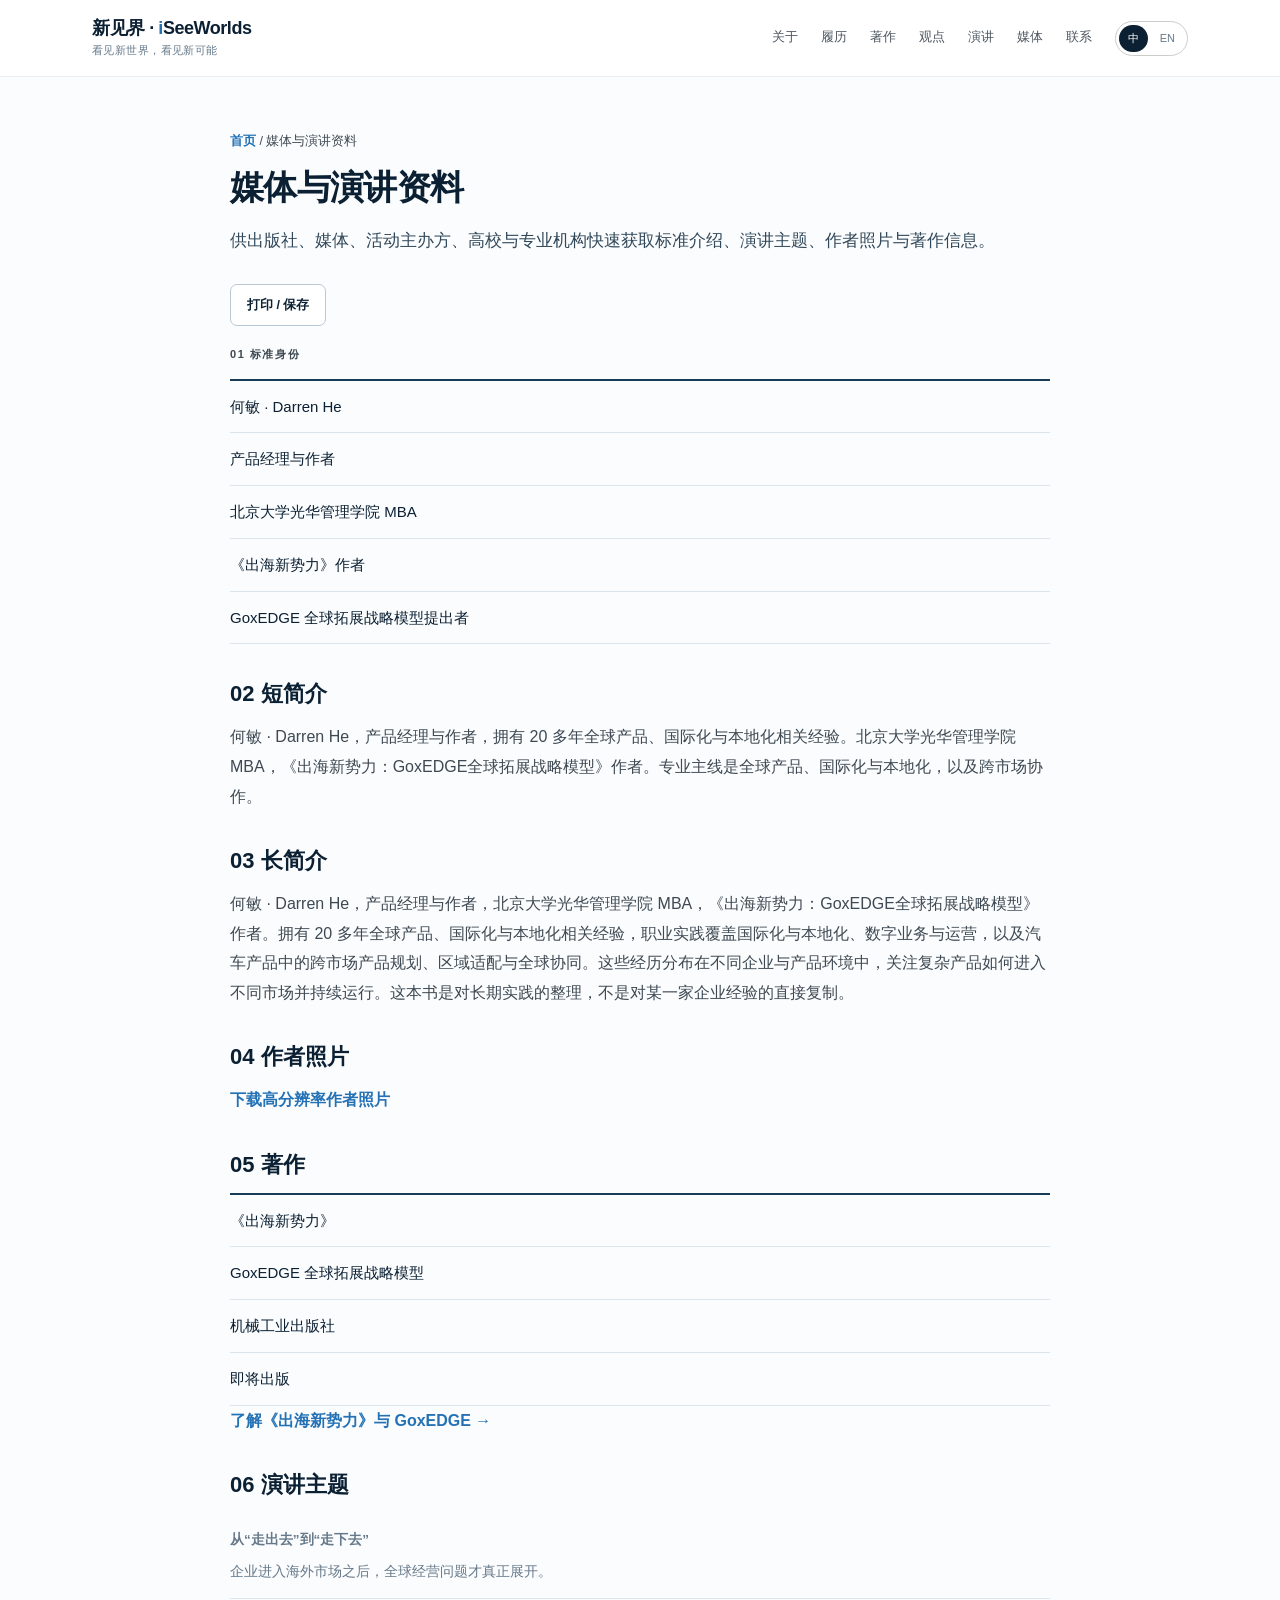
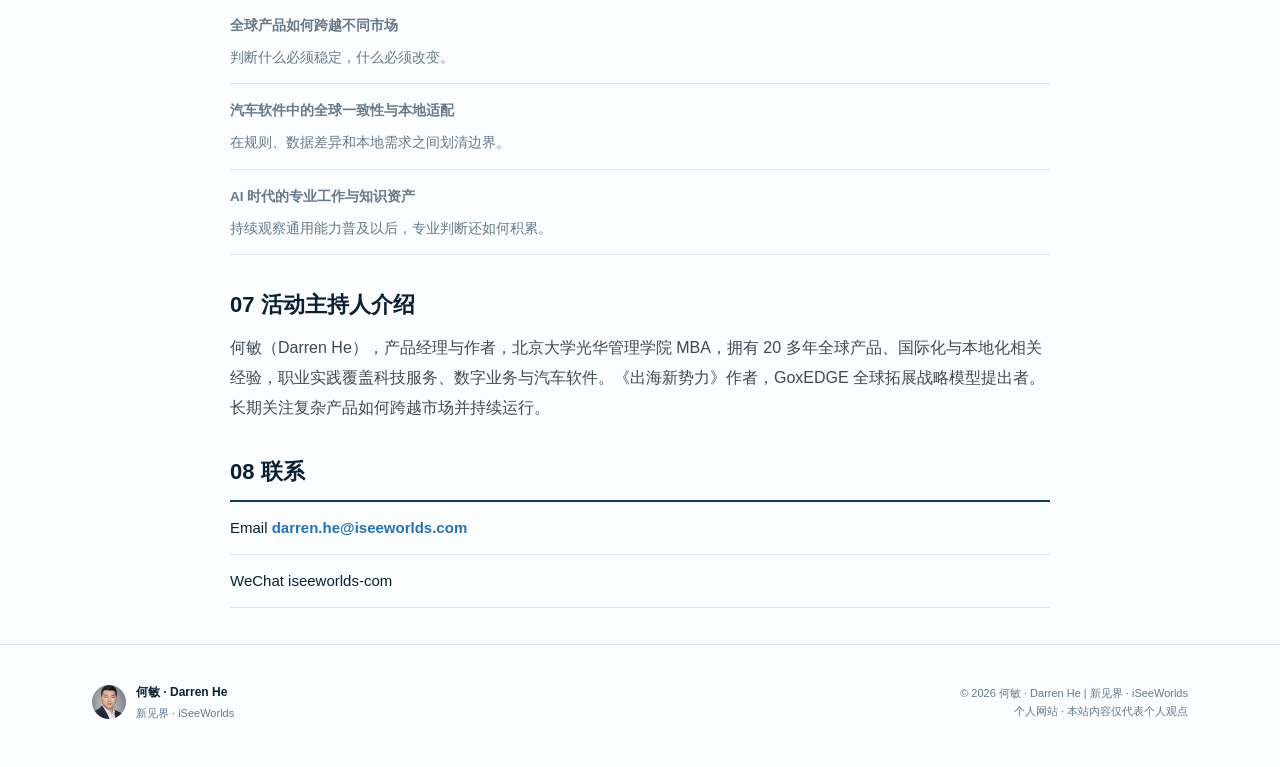
==== media/index.html @ db56aef5 "feat: add iSeeWorlds media and speaker kit Co-authored-by: Cursor <cursoragent@cursor.com>" ====
<!DOCTYPE html>
<html lang="zh-CN">
<head>
  <meta charset="UTF-8" />
  <meta name="viewport" content="width=device-width, initial-scale=1.0" />
  <title>媒体与演讲资料｜何敏 · Darren He｜iSeeWorlds</title>
  <meta name="description" content="何敏 · Darren He 的媒体与演讲资料，包括标准简介、演讲主题、作者照片、《出海新势力》与联系信息。" />
  <meta name="author" content="Darren He" />
  <meta name="robots" content="index,follow,max-image-preview:large" />
  <link rel="canonical" href="https://iseeworlds.com/media/" />
  <link rel="icon" type="image/svg+xml" href="../assets/favicon.svg" />
  <link rel="stylesheet" href="../assets/ideas.css" />
  <link rel="stylesheet" href="../assets/media.css" />
  <meta property="og:type" content="profile" />
  <meta property="og:site_name" content="iSeeWorlds" />
  <meta property="og:title" content="媒体与演讲资料｜何敏 · Darren He｜iSeeWorlds" />
  <meta property="og:description" content="何敏 · Darren He 的媒体与演讲资料，包括标准简介、演讲主题、作者照片、《出海新势力》与联系信息。" />
  <meta property="og:url" content="https://iseeworlds.com/media/" />
  <meta property="og:image" content="https://iseeworlds.com/assets/og-cover.jpg" />
  <meta property="og:locale" content="zh_CN" />
  <meta property="og:locale:alternate" content="en_US" />
</head>
<body class="lang-zh" data-title-zh="媒体与演讲资料｜何敏 · Darren He｜iSeeWorlds" data-title-en="Media &amp; Speaker Kit | Darren He | iSeeWorlds">
  <a class="skip-link" href="#main-content"><span data-zh>跳至主要内容</span><span data-en>Skip to main content</span></a>
  <header class="topbar no-print">
    <div class="wrap">
      <nav aria-label="Primary navigation">
        <a class="identity" href="/" aria-label="iSeeWorlds home">
          <div>
            <div class="wordmark" data-zh>新见界 · <span class="brand-i">i</span>SeeWorlds</div>
            <div class="wordmark" data-en><span class="brand-i">i</span>SeeWorlds</div>
            <small data-zh>看见新世界，看见新可能</small>
            <small data-en>I See Worlds. I See Possibilities.</small>
          </div>
        </a>
        <div class="navlinks">
          <a href="/#about"><span data-zh>关于</span><span data-en>About</span></a>
          <a href="/#experience"><span data-zh>履历</span><span data-en>Experience</span></a>
          <a href="/#book"><span data-zh>著作</span><span data-en>Book</span></a>
          <a href="/#ideas"><span data-zh>观点</span><span data-en>Ideas</span></a>
          <a href="/#speaking"><span data-zh>演讲</span><span data-en>Speaking</span></a>
          <a href="/#media"><span data-zh>媒体</span><span data-en>Media</span></a>
          <a href="/#contact"><span data-zh>联系</span><span data-en>Contact</span></a>
          <button class="menu-toggle" id="menuToggle" type="button" aria-label="Open navigation" aria-expanded="false" aria-controls="mobileMenu"><span></span><span></span><span></span></button>
          <div class="lang-switch" aria-label="Language selector">
            <button id="zhBtn" class="active" type="button" aria-pressed="true">中</button>
            <button id="enBtn" type="button" aria-pressed="false">EN</button>
          </div>
        </div>
      </nav>
      <div class="mobile-menu" id="mobileMenu" aria-label="Mobile navigation">
        <a href="/#about"><span data-zh>关于</span><span data-en>About</span></a>
        <a href="/#experience"><span data-zh>履历</span><span data-en>Experience</span></a>
        <a href="/#book"><span data-zh>著作</span><span data-en>Book</span></a>
        <a href="/#ideas"><span data-zh>观点</span><span data-en>Ideas</span></a>
        <a href="/#speaking"><span data-zh>演讲</span><span data-en>Speaking</span></a>
        <a href="/#media"><span data-zh>媒体</span><span data-en>Media</span></a>
        <a href="/#contact"><span data-zh>联系</span><span data-en>Contact</span></a>
      </div>
    </div>
  </header>
  <main id="main-content">
    <div class="wrap kit">
      <p class="crumb no-print"><a href="/"><span data-zh>首页</span><span data-en>Home</span></a> / <span data-zh>媒体与演讲资料</span><span data-en>Media &amp; Speaker Kit</span></p>
      <h1 data-zh>媒体与演讲资料</h1>
      <h1 data-en>Media &amp; Speaker Kit</h1>
      <p class="lede" data-zh>供出版社、媒体、活动主办方、高校与专业机构快速获取标准介绍、演讲主题、作者照片与著作信息。</p>
      <p class="lede" data-en>For publishers, media, event organizers, universities and professional institutions that need a standard introduction, speaking topics, an author portrait and book information.</p>
      <div class="kit-actions no-print">
        <button type="button" id="printBtn"><span data-zh>打印 / 保存</span><span data-en>Print / Save</span></button>
      </div>

      <p class="kit-kicker">01 <span data-zh>标准身份</span><span data-en>Identity</span></p>
      <ul class="kit-facts">
        <li><span data-zh>何敏 · Darren He</span><span data-en>Darren He</span></li>
        <li><span data-zh>产品经理与作者</span><span data-en>Product manager and author</span></li>
        <li><span data-zh>北京大学光华管理学院 MBA</span><span data-en>MBA, Peking University's Guanghua School of Management</span></li>
        <li><span data-zh>《出海新势力》作者</span><span data-en>Author of 《出海新势力》</span></li>
        <li><span data-zh>GoxEDGE 全球拓展战略模型提出者</span><span data-en>Creator of the GoxEDGE Global Expansion Strategy Model</span></li>
      </ul>

      <h2><span data-zh>02 短简介</span><span data-en>02 Short bio</span></h2>
      <p data-zh>何敏 · Darren He，产品经理与作者，拥有 20 多年全球产品、国际化与本地化相关经验。北京大学光华管理学院 MBA，《出海新势力：GoxEDGE全球拓展战略模型》作者。专业主线是全球产品、国际化与本地化，以及跨市场协作。</p>
      <p data-en>Darren He is a product leader and author with more than two decades of experience in global products, internationalization and localization. He holds an MBA from Peking University's Guanghua School of Management and is the author of GoxEDGE: Global Expansion Strategy Model.</p>

      <h2><span data-zh>03 长简介</span><span data-en>03 Extended bio</span></h2>
      <p data-zh>何敏 · Darren He，产品经理与作者，北京大学光华管理学院 MBA，《出海新势力：GoxEDGE全球拓展战略模型》作者。拥有 20 多年全球产品、国际化与本地化相关经验，职业实践覆盖国际化与本地化、数字业务与运营，以及汽车产品中的跨市场产品规划、区域适配与全球协同。这些经历分布在不同企业与产品环境中，关注复杂产品如何进入不同市场并持续运行。这本书是对长期实践的整理，不是对某一家企业经验的直接复制。</p>
      <p data-en>Darren He is a product leader and author with more than two decades of experience in global products, internationalization and localization. He holds an MBA from Peking University's Guanghua School of Management and is the author of GoxEDGE: Global Expansion Strategy Model. His work spans globalization and localization, digital business and operations, and automotive products, including cross-market product planning, regional adaptation and global collaboration. Those chapters come from different companies and product settings. The book organizes that long practice. It is not a copy of any single organization's experience.</p>

      <h2><span data-zh>04 作者照片</span><span data-en>04 Author portrait</span></h2>
      <p class="no-print"><a href="../assets/darren-portrait.png" download="darren-portrait.png"><span data-zh>下载高分辨率作者照片</span><span data-en>Download the high-resolution author portrait</span></a></p>

      <h2><span data-zh>05 著作</span><span data-en>05 Book</span></h2>
      <ul class="kit-facts">
        <li>《出海新势力》</li>
        <li><span data-zh>GoxEDGE 全球拓展战略模型</span><span data-en>GoxEDGE Global Expansion Strategy Model</span></li>
        <li><span data-zh>机械工业出版社</span><span data-en>China Machine Press</span></li>
        <li><span data-zh>即将出版</span><span data-en>Forthcoming</span></li>
      </ul>
      <p><a href="https://goxedge.com/" target="_blank" rel="noopener noreferrer"><span data-zh>了解《出海新势力》与 GoxEDGE →</span><span data-en>Explore the book and GoxEDGE →</span></a></p>

      <h2><span data-zh>06 演讲主题</span><span data-en>06 Speaking topics</span></h2>
      <div class="topic-line"><strong><span data-zh>从“走出去”到“走下去”</span><span data-en>From entering overseas markets to staying and operating</span></strong><span data-zh>企业进入海外市场之后，全球经营问题才真正展开。</span><span data-en>The problems of global operations often open up after market entry.</span></div>
      <div class="topic-line"><strong><span data-zh>全球产品如何跨越不同市场</span><span data-en>How global products work across different markets</span></strong><span data-zh>判断什么必须稳定，什么必须改变。</span><span data-en>Judging what must stay stable, and what has to change.</span></div>
      <div class="topic-line"><strong><span data-zh>汽车软件中的全球一致性与本地适配</span><span data-en>Global consistency and local adaptation in automotive software</span></strong><span data-zh>在规则、数据差异和本地需求之间划清边界。</span><span data-en>Drawing a boundary among rules, data differences and local needs.</span></div>
      <div class="topic-line"><strong><span data-zh>AI 时代的专业工作与知识资产</span><span data-en>Professional work and knowledge assets in the AI era</span></strong><span data-zh>持续观察通用能力普及以后，专业判断还如何积累。</span><span data-en>An ongoing look at what professional judgment still has to accumulate.</span></div>

      <h2><span data-zh>07 活动主持人介绍</span><span data-en>07 Host introduction</span></h2>
      <p class="host-intro" data-zh>何敏（Darren He），产品经理与作者，北京大学光华管理学院 MBA，拥有 20 多年全球产品、国际化与本地化相关经验，职业实践覆盖科技服务、数字业务与汽车软件。《出海新势力》作者，GoxEDGE 全球拓展战略模型提出者。长期关注复杂产品如何跨越市场并持续运行。</p>
      <p class="host-intro" data-en>Darren He is a product manager and author, and an MBA graduate of Peking University's Guanghua School of Management. He has more than 20 years of experience in global products, internationalization and localization, across technology services, digital business and automotive software. He is the author of 《出海新势力》 and the creator of the GoxEDGE Global Expansion Strategy Model. His work keeps returning to how complex products continue to work across markets.</p>

      <h2><span data-zh>08 联系</span><span data-en>08 Contact</span></h2>
      <ul class="kit-facts">
        <li>Email <a href="mailto:darren.he@iseeworlds.com">darren.he@iseeworlds.com</a></li>
        <li>WeChat iseeworlds-com</li>
      </ul>
    </div>
  </main>
  <footer>
    <div class="wrap footer">
      <div class="footer-person">
        <img src="../assets/darren-portrait-480.webp" width="480" height="617" loading="lazy" decoding="async" alt="Darren He" />
        <div><strong data-zh>何敏 · Darren He</strong><strong data-en>Darren He</strong><br/><span data-zh>新见界 · iSeeWorlds</span><span data-en>iSeeWorlds</span></div>
      </div>
      <div class="footer-note">
        <div><span data-zh>© <span class="copyright-year">2026</span> 何敏 · Darren He | 新见界 · iSeeWorlds</span><span data-en>© <span class="copyright-year">2026</span> Darren He | iSeeWorlds</span></div>
        <div><span data-zh>个人网站 · 本站内容仅代表个人观点</span><span data-en>Personal website · Views expressed here are my own</span></div>
      </div>
    </div>
  </footer>
  <script>
    const body=document.body;
    const zhBtn=document.getElementById('zhBtn');
    const enBtn=document.getElementById('enBtn');
    const menuToggle=document.getElementById('menuToggle');
    const mobileMenu=document.getElementById('mobileMenu');
    function setLang(lang){
      body.classList.toggle('lang-zh',lang==='zh');
      body.classList.toggle('lang-en',lang==='en');
      zhBtn.classList.toggle('active',lang==='zh');
      enBtn.classList.toggle('active',lang==='en');
      zhBtn.setAttribute('aria-pressed',String(lang==='zh'));
      enBtn.setAttribute('aria-pressed',String(lang==='en'));
      document.documentElement.lang=lang==='zh'?'zh-CN':'en';
      document.title=lang==='zh'?body.dataset.titleZh:body.dataset.titleEn;
      try{localStorage.setItem('iseeworlds-lang',lang)}catch(e){}
    }
    function closeMenu(){
      mobileMenu.classList.remove('open');
      menuToggle.setAttribute('aria-expanded','false');
    }
    zhBtn.addEventListener('click',()=>setLang('zh'));
    enBtn.addEventListener('click',()=>setLang('en'));
    menuToggle.addEventListener('click',()=>{
      const open=mobileMenu.classList.toggle('open');
      menuToggle.setAttribute('aria-expanded',String(open));
    });
    mobileMenu.querySelectorAll('a').forEach(link=>link.addEventListener('click',closeMenu));
    document.querySelectorAll('.copyright-year').forEach(el=>el.textContent=String(new Date().getFullYear()));
    document.getElementById('printBtn').addEventListener('click',()=>window.print());
    try{const saved=localStorage.getItem('iseeworlds-lang');if(saved==='en')setLang('en')}catch(e){}
  </script>
</body>
</html>
---- assets/ideas.css ----
:root{
  --ink:#0b2033;
  --muted:#66798a;
  --line:#dce5eb;
  --paper:#fbfcfd;
  --surface:#ffffff;
  --accent:#2472b5;
  --max:1180px;
  --sans:ui-sans-serif,-apple-system,BlinkMacSystemFont,"SF Pro Text","Segoe UI","PingFang SC","Hiragino Sans GB","Noto Sans CJK SC","Microsoft YaHei","Helvetica Neue",Arial,sans-serif;
  --display:ui-sans-serif,-apple-system,BlinkMacSystemFont,"SF Pro Display","Segoe UI","PingFang SC","Hiragino Sans GB","Noto Sans CJK SC","Microsoft YaHei","Helvetica Neue",Arial,sans-serif;
}
*{box-sizing:border-box}
html{scroll-behavior:smooth}
body{margin:0;background:var(--paper);color:var(--ink);font-family:var(--sans);font-size:16px;line-height:1.85;-webkit-font-smoothing:antialiased;text-rendering:optimizeLegibility}
body.lang-zh [data-en]{display:none!important}
body.lang-en [data-zh]{display:none!important}
body.lang-en{font-family:-apple-system,BlinkMacSystemFont,"Segoe UI","Helvetica Neue",Arial,sans-serif}
a{color:inherit;text-decoration:none}
img{display:block;max-width:100%}
button{font-family:inherit}
:focus-visible{outline:3px solid rgba(36,114,181,.38);outline-offset:3px}
.skip-link{position:fixed;left:16px;top:12px;z-index:1000;padding:10px 14px;background:var(--ink);color:#fff;border-radius:6px;transform:translateY(-160%);transition:transform .18s ease}
.skip-link:focus{transform:translateY(0)}
.wrap{max-width:var(--max);margin:0 auto;padding:0 42px}
.topbar{position:sticky;top:0;z-index:50;background:rgba(255,255,255,.9);backdrop-filter:blur(18px);border-bottom:1px solid rgba(11,32,51,.08)}
nav{height:76px;display:flex;align-items:center;justify-content:space-between;gap:28px}
.identity{display:flex;align-items:center;gap:12px;min-width:220px}
.wordmark{font-family:var(--display);font-size:18px;font-weight:740;letter-spacing:-.025em;line-height:1.1;color:var(--ink);white-space:nowrap}
.wordmark .brand-i{color:var(--accent);font-weight:760}
.identity small{display:block;font-size:10.5px;line-height:1.2;color:var(--muted);margin-top:5px;letter-spacing:.04em}
.navlinks{display:flex;align-items:center;gap:23px;font-size:12.5px;color:#4d5660}
.navlinks a{transition:color .18s ease}
.navlinks a:hover{color:var(--accent)}
.lang-switch{display:flex;gap:3px;padding:3px;border:1px solid #cccdc9;border-radius:999px;background:rgba(255,255,255,.6)}
.lang-switch button{border:0;background:transparent;border-radius:999px;padding:6px 9px;font-size:11px;color:var(--muted);cursor:pointer}
.lang-switch button.active{background:var(--ink);color:#fff}
.menu-toggle{display:none;border:0;background:transparent;padding:7px;cursor:pointer;color:var(--ink)}
.menu-toggle span{display:block;width:20px;height:1.5px;background:currentColor;margin:4px 0}
.mobile-menu{display:none;border-top:1px solid rgba(11,32,51,.08);padding:8px 0 16px}
.mobile-menu a{display:block;padding:10px 0;font-size:13px;color:#405565;border-bottom:1px solid rgba(11,32,51,.06)}
.mobile-menu a:last-child{border-bottom:0}
.article{max-width:760px;margin:0 auto;padding:54px 0 28px}
.crumb{font-size:12.5px;color:var(--muted);margin:0 0 22px;line-height:1.6}
.crumb a:hover{color:var(--accent)}
.kicker{font-size:11px;letter-spacing:.14em;text-transform:uppercase;color:var(--accent);font-weight:760;margin:0 0 14px}
.article h1{font-family:var(--display);font-size:34px;line-height:1.35;letter-spacing:-.02em;font-weight:680;margin:0 0 22px;overflow-wrap:break-word}
.lede{font-size:17px;line-height:1.85;color:#31485a;margin:0 0 28px}
.article h2{font-family:var(--display);font-size:22px;line-height:1.45;font-weight:650;margin:34px 0 12px}
.article p{margin:0 0 18px;color:#3e4953;overflow-wrap:break-word}
.article a{color:var(--accent);font-weight:650}
.article a:hover{text-decoration:underline}
.note-boundary{margin:8px 0 0;font-size:13px;line-height:1.75;color:#66798a}
.note-end{display:flex;flex-wrap:wrap;gap:10px 22px;margin-top:28px;padding-top:18px;border-top:1px solid var(--line)}
.note-end a{color:var(--accent);font-size:13.5px;font-weight:650}
.note-end a:hover{text-decoration:underline}
footer{padding:36px 0 44px;border-top:1px solid var(--line)}
.footer{display:flex;justify-content:space-between;align-items:center;gap:30px;font-size:11px;color:var(--muted)}
.footer-person{display:flex;align-items:center;gap:10px}
.footer-person img{width:34px;height:34px;border-radius:50%;object-fit:cover;object-position:center 17%}
.footer-person strong{font-size:12px;color:var(--ink)}
.footer-note{max-width:430px;text-align:right;line-height:1.65}
@media(max-width:980px){
  .navlinks>a{display:none}
  .menu-toggle{display:inline-flex;flex-direction:column;justify-content:center}
  .mobile-menu.open{display:block}
}
@media(max-width:700px){
  .wrap{padding:0 22px}
  nav{height:68px}
  .identity{min-width:0}
  .identity small{display:none}
  .article{padding-top:36px}
  .article h1{font-size:28px;line-height:1.4}
  .lede,.article p{font-size:16px}
  .footer{flex-direction:column;align-items:flex-start}
  .footer-note{text-align:left;max-width:none}
}
---- assets/media.css ----
.kit{max-width:820px;margin:0 auto;padding:54px 0 36px}
.kit h1{font-family:var(--display);font-size:34px;line-height:1.35;letter-spacing:-.02em;font-weight:680;margin:0 0 14px;overflow-wrap:break-word}
.kit .lede{font-size:17px;line-height:1.85;color:#31485a;margin:0 0 28px}
.kit h2{font-family:var(--display);font-size:22px;line-height:1.45;font-weight:650;margin:34px 0 12px}
.kit p{margin:0 0 14px;color:#3e4953;overflow-wrap:break-word}
.kit-kicker{font-size:11px;letter-spacing:.14em;text-transform:uppercase;color:var(--accent);font-weight:760;margin:0 0 8px}
.kit-facts{margin:0;padding:0;list-style:none;border-top:2px solid #183c58}
.kit-facts li{padding:12px 0;border-bottom:1px solid var(--line);font-size:15px}
.kit a{color:var(--accent);font-weight:650}
.kit a:hover{text-decoration:underline}
.host-intro{font-size:16px;line-height:1.85}
.kit-actions{display:flex;flex-wrap:wrap;gap:10px;margin:8px 0 18px}
.kit-actions button,.kit-actions a.btn{font-family:inherit;display:inline-flex;align-items:center;min-height:42px;padding:0 16px;font-size:12.5px;font-weight:720;border:1px solid #b8c8d4;background:#fff;border-radius:7px;color:var(--ink);cursor:pointer}
.topic-line{padding:12px 0;border-bottom:1px solid var(--line)}
.topic-line strong{display:block;font-size:15px;margin-bottom:3px}
.topic-line span{font-size:13.5px;color:#66798a}
@media(max-width:700px){
  .kit{padding-top:36px}
  .kit h1{font-size:28px;line-height:1.4}
}
@media print{
  .topbar,footer,.skip-link,.no-print,.lang-switch,.menu-toggle,.mobile-menu{display:none!important}
  body{background:#fff;color:#000}
  .kit{max-width:none;padding:0}
  .kit a{color:#000;font-weight:650}
}
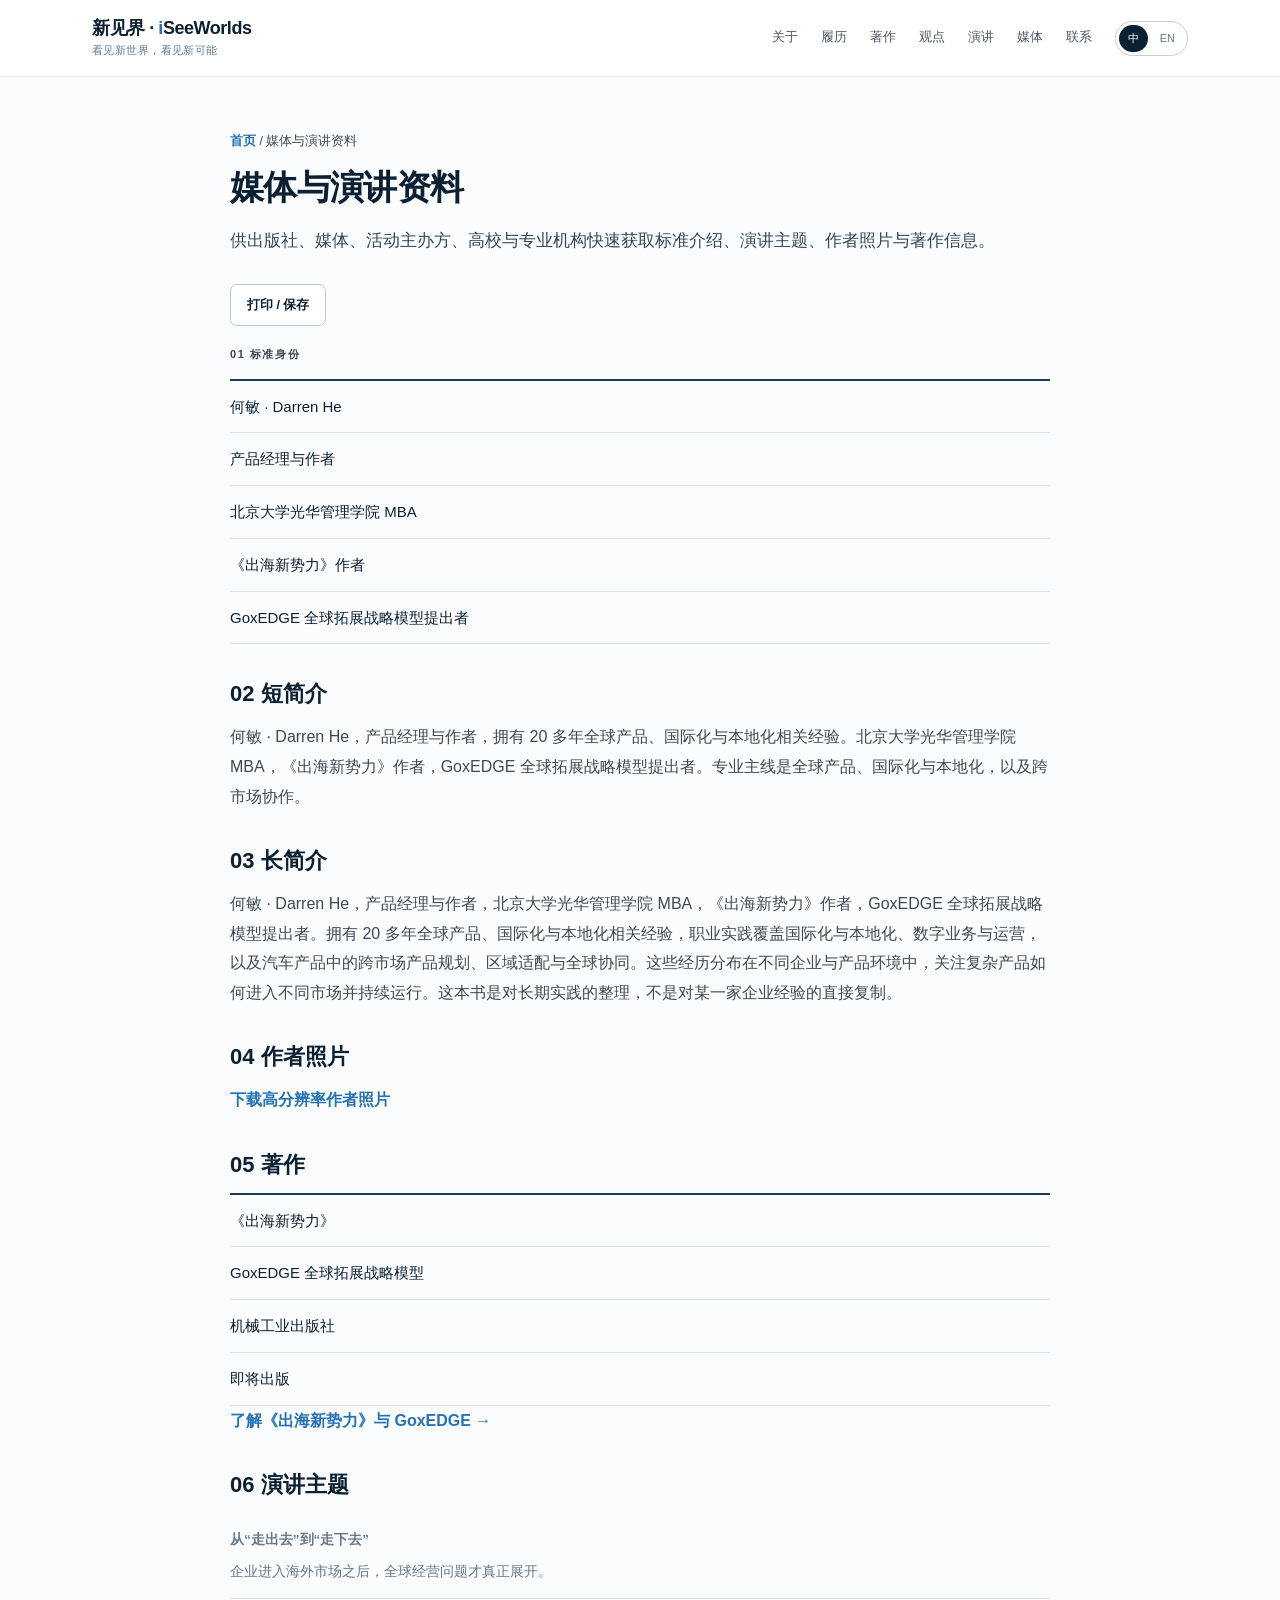
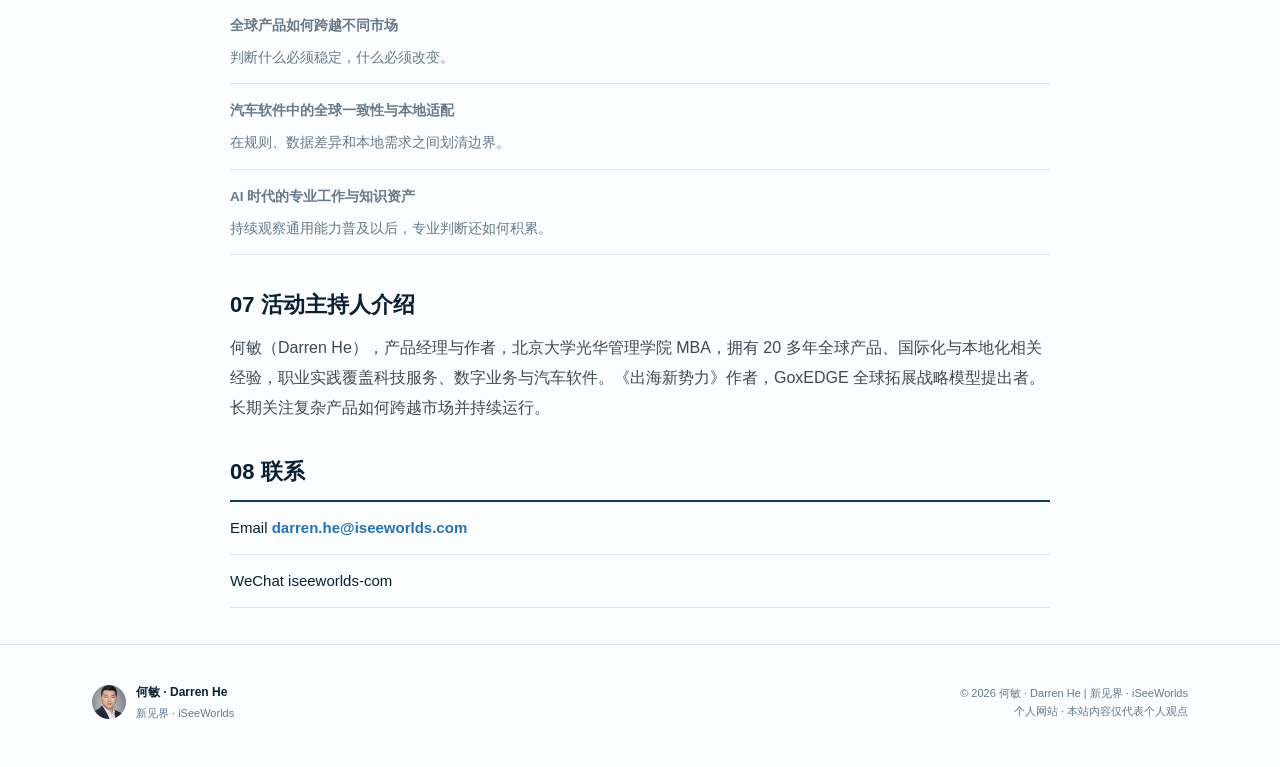
==== commit 2271e46e: "fix: align book and author identity wording Co-authored-by: Cursor <cursoragent@cursor.com>" ====
--- a/media/index.html
+++ b/media/index.html
@@ -80,12 +80,12 @@
       </ul>
 
       <h2><span data-zh>02 短简介</span><span data-en>02 Short bio</span></h2>
-      <p data-zh>何敏 · Darren He，产品经理与作者，拥有 20 多年全球产品、国际化与本地化相关经验。北京大学光华管理学院 MBA，《出海新势力：GoxEDGE全球拓展战略模型》作者。专业主线是全球产品、国际化与本地化，以及跨市场协作。</p>
-      <p data-en>Darren He is a product leader and author with more than two decades of experience in global products, internationalization and localization. He holds an MBA from Peking University's Guanghua School of Management and is the author of GoxEDGE: Global Expansion Strategy Model.</p>
+      <p data-zh>何敏 · Darren He，产品经理与作者，拥有 20 多年全球产品、国际化与本地化相关经验。北京大学光华管理学院 MBA，《出海新势力》作者，GoxEDGE 全球拓展战略模型提出者。专业主线是全球产品、国际化与本地化，以及跨市场协作。</p>
+      <p data-en>Darren He is a product manager and author with more than two decades of experience in global products, internationalization and localization. He holds an MBA from Peking University's Guanghua School of Management, is the author of 《出海新势力》, and the creator of the GoxEDGE Global Expansion Strategy Model.</p>
 
       <h2><span data-zh>03 长简介</span><span data-en>03 Extended bio</span></h2>
-      <p data-zh>何敏 · Darren He，产品经理与作者，北京大学光华管理学院 MBA，《出海新势力：GoxEDGE全球拓展战略模型》作者。拥有 20 多年全球产品、国际化与本地化相关经验，职业实践覆盖国际化与本地化、数字业务与运营，以及汽车产品中的跨市场产品规划、区域适配与全球协同。这些经历分布在不同企业与产品环境中，关注复杂产品如何进入不同市场并持续运行。这本书是对长期实践的整理，不是对某一家企业经验的直接复制。</p>
-      <p data-en>Darren He is a product leader and author with more than two decades of experience in global products, internationalization and localization. He holds an MBA from Peking University's Guanghua School of Management and is the author of GoxEDGE: Global Expansion Strategy Model. His work spans globalization and localization, digital business and operations, and automotive products, including cross-market product planning, regional adaptation and global collaboration. Those chapters come from different companies and product settings. The book organizes that long practice. It is not a copy of any single organization's experience.</p>
+      <p data-zh>何敏 · Darren He，产品经理与作者，北京大学光华管理学院 MBA，《出海新势力》作者，GoxEDGE 全球拓展战略模型提出者。拥有 20 多年全球产品、国际化与本地化相关经验，职业实践覆盖国际化与本地化、数字业务与运营，以及汽车产品中的跨市场产品规划、区域适配与全球协同。这些经历分布在不同企业与产品环境中，关注复杂产品如何进入不同市场并持续运行。这本书是对长期实践的整理，不是对某一家企业经验的直接复制。</p>
+      <p data-en>Darren He is a product manager and author with more than two decades of experience in global products, internationalization and localization. He holds an MBA from Peking University's Guanghua School of Management and is the author of 《出海新势力》 and the creator of the GoxEDGE Global Expansion Strategy Model. His work spans globalization and localization, digital business and operations, and automotive products, including cross-market product planning, regional adaptation and global collaboration. Those chapters come from different companies and product settings. The book organizes that long practice. It is not a copy of any single organization's experience.</p>
 
       <h2><span data-zh>04 作者照片</span><span data-en>04 Author portrait</span></h2>
       <p class="no-print"><a href="../assets/darren-portrait.png" download="darren-portrait.png"><span data-zh>下载高分辨率作者照片</span><span data-en>Download the high-resolution author portrait</span></a></p>
@@ -97,7 +97,7 @@
         <li><span data-zh>机械工业出版社</span><span data-en>China Machine Press</span></li>
         <li><span data-zh>即将出版</span><span data-en>Forthcoming</span></li>
       </ul>
-      <p><a href="https://goxedge.com/" target="_blank" rel="noopener noreferrer"><span data-zh>了解《出海新势力》与 GoxEDGE →</span><span data-en>Explore the book and GoxEDGE →</span></a></p>
+      <p><a href="https://goxedge.com/?utm_source=iseeworlds&amp;utm_medium=referral&amp;utm_campaign=media_kit" target="_blank" rel="noopener noreferrer"><span data-zh>了解《出海新势力》与 GoxEDGE →</span><span data-en>Explore the book and GoxEDGE →</span></a></p>
 
       <h2><span data-zh>06 演讲主题</span><span data-en>06 Speaking topics</span></h2>
       <div class="topic-line"><strong><span data-zh>从“走出去”到“走下去”</span><span data-en>From entering overseas markets to staying and operating</span></strong><span data-zh>企业进入海外市场之后，全球经营问题才真正展开。</span><span data-en>The problems of global operations often open up after market entry.</span></div>
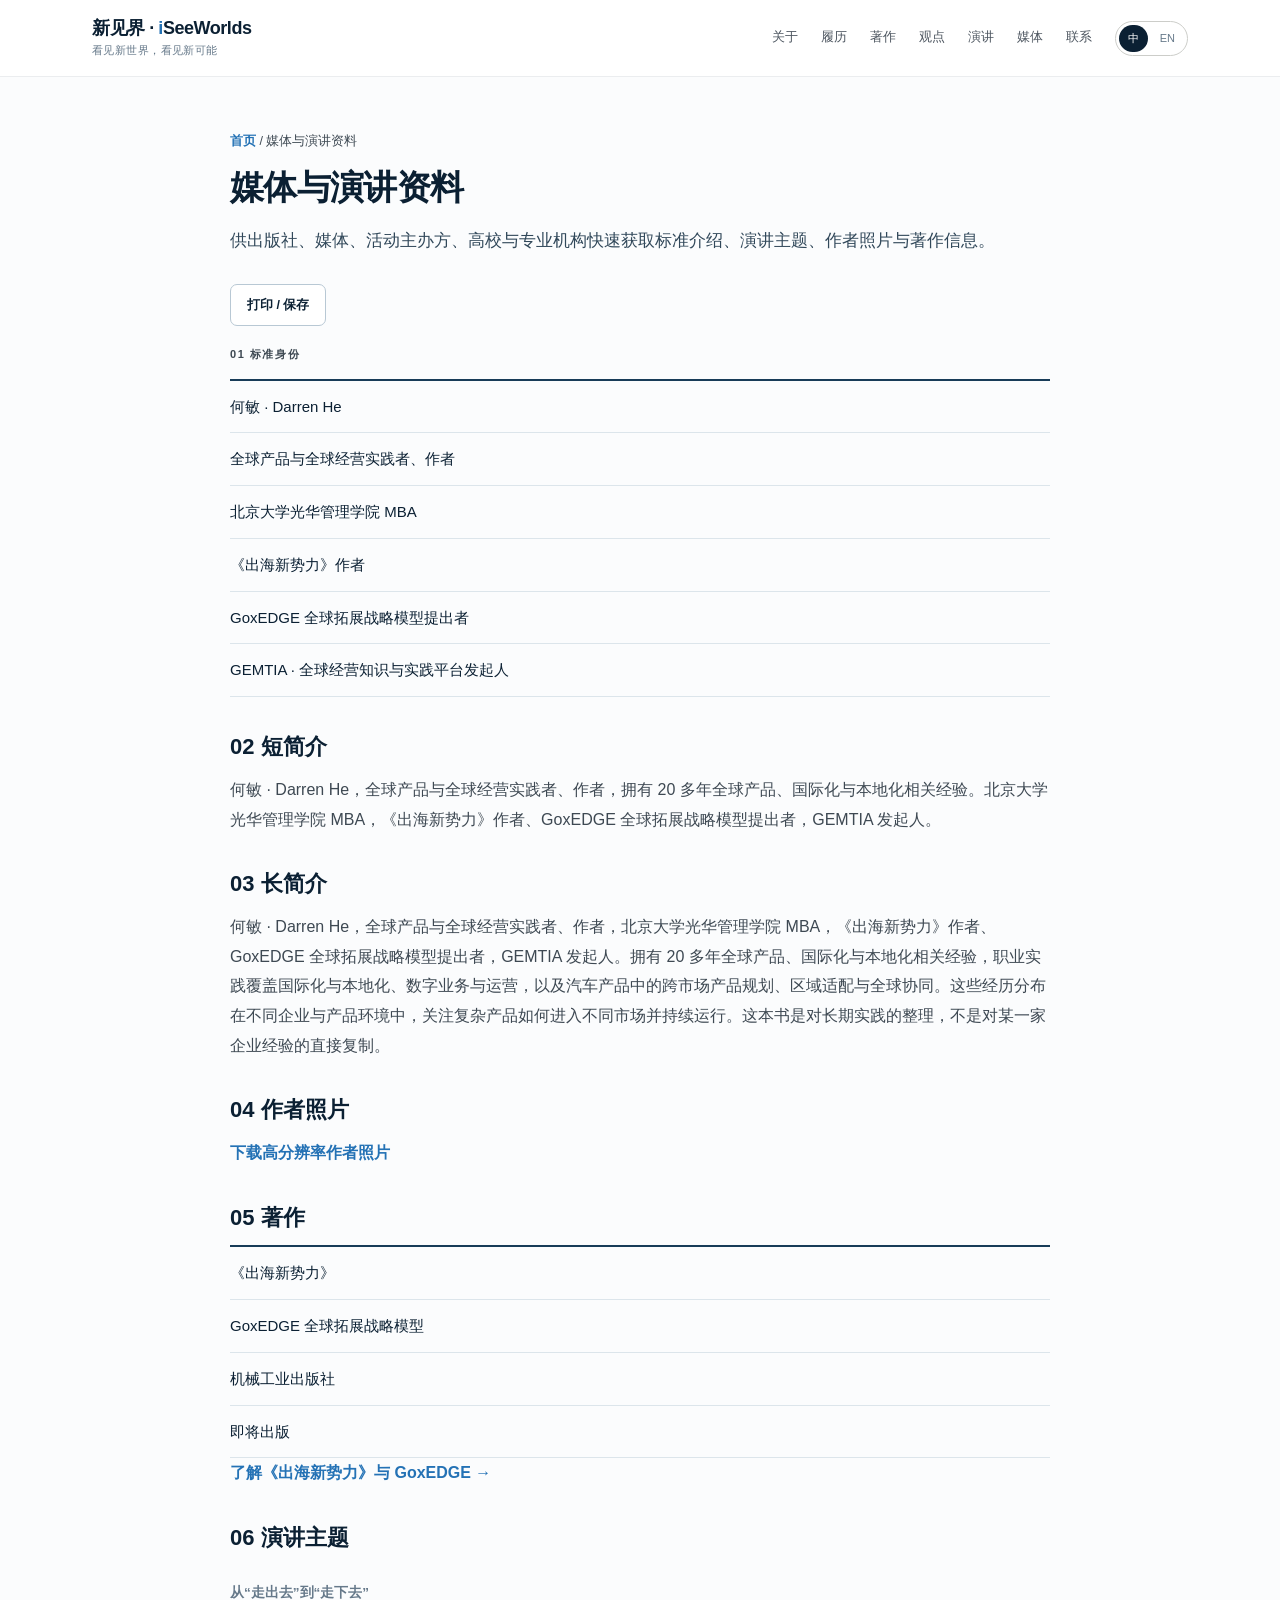
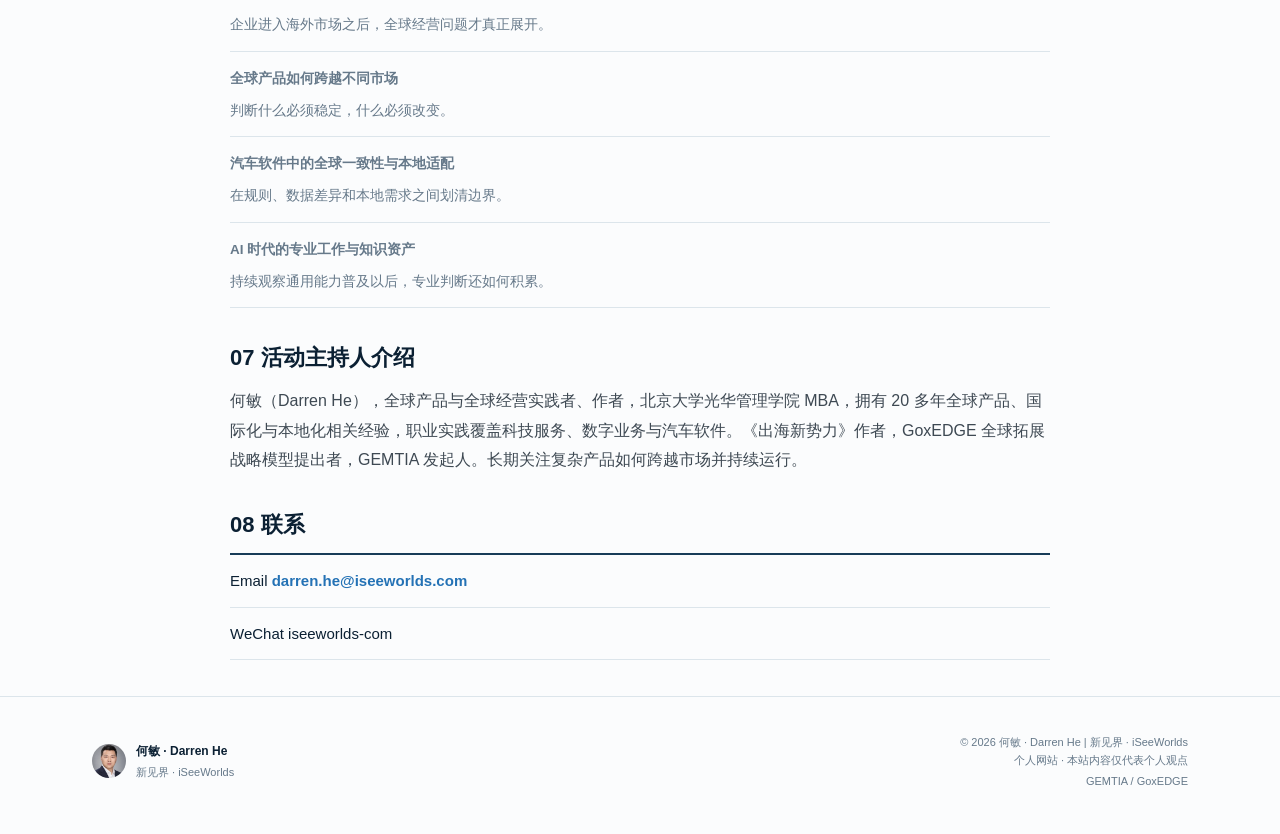
==== commit 221f8173: "feat: align iSeeWorlds with GEMTIA knowledge platform Co-authored-by: Cursor <cursoragent@cursor.com" ====
--- a/media/index.html
+++ b/media/index.html
@@ -73,19 +73,20 @@
       <p class="kit-kicker">01 <span data-zh>标准身份</span><span data-en>Identity</span></p>
       <ul class="kit-facts">
         <li><span data-zh>何敏 · Darren He</span><span data-en>Darren He</span></li>
-        <li><span data-zh>产品经理与作者</span><span data-en>Product manager and author</span></li>
+        <li><span data-zh>全球产品与全球经营实践者、作者</span><span data-en>Global product and cross-market practitioner, and author</span></li>
         <li><span data-zh>北京大学光华管理学院 MBA</span><span data-en>MBA, Peking University's Guanghua School of Management</span></li>
         <li><span data-zh>《出海新势力》作者</span><span data-en>Author of 《出海新势力》</span></li>
         <li><span data-zh>GoxEDGE 全球拓展战略模型提出者</span><span data-en>Creator of the GoxEDGE Global Expansion Strategy Model</span></li>
+        <li><span data-zh>GEMTIA · 全球经营知识与实践平台发起人</span><span data-en>Founder, GEMTIA</span></li>
       </ul>
 
       <h2><span data-zh>02 短简介</span><span data-en>02 Short bio</span></h2>
-      <p data-zh>何敏 · Darren He，产品经理与作者，拥有 20 多年全球产品、国际化与本地化相关经验。北京大学光华管理学院 MBA，《出海新势力》作者，GoxEDGE 全球拓展战略模型提出者。专业主线是全球产品、国际化与本地化，以及跨市场协作。</p>
-      <p data-en>Darren He is a product manager and author with more than two decades of experience in global products, internationalization and localization. He holds an MBA from Peking University's Guanghua School of Management, is the author of 《出海新势力》, and the creator of the GoxEDGE Global Expansion Strategy Model.</p>
+      <p data-zh>何敏 · Darren He，全球产品与全球经营实践者、作者，拥有 20 多年全球产品、国际化与本地化相关经验。北京大学光华管理学院 MBA，《出海新势力》作者、GoxEDGE 全球拓展战略模型提出者，GEMTIA 发起人。</p>
+      <p data-en>Darren He is a global product and cross-market practitioner, author, and founder of GEMTIA. He has more than two decades of experience in global products, internationalization and localization, holds an MBA from Peking University's Guanghua School of Management, and is the author of 《出海新势力》 and creator of the GoxEDGE Global Expansion Strategy Model.</p>
 
       <h2><span data-zh>03 长简介</span><span data-en>03 Extended bio</span></h2>
-      <p data-zh>何敏 · Darren He，产品经理与作者，北京大学光华管理学院 MBA，《出海新势力》作者，GoxEDGE 全球拓展战略模型提出者。拥有 20 多年全球产品、国际化与本地化相关经验，职业实践覆盖国际化与本地化、数字业务与运营，以及汽车产品中的跨市场产品规划、区域适配与全球协同。这些经历分布在不同企业与产品环境中，关注复杂产品如何进入不同市场并持续运行。这本书是对长期实践的整理，不是对某一家企业经验的直接复制。</p>
-      <p data-en>Darren He is a product manager and author with more than two decades of experience in global products, internationalization and localization. He holds an MBA from Peking University's Guanghua School of Management and is the author of 《出海新势力》 and the creator of the GoxEDGE Global Expansion Strategy Model. His work spans globalization and localization, digital business and operations, and automotive products, including cross-market product planning, regional adaptation and global collaboration. Those chapters come from different companies and product settings. The book organizes that long practice. It is not a copy of any single organization's experience.</p>
+      <p data-zh>何敏 · Darren He，全球产品与全球经营实践者、作者，北京大学光华管理学院 MBA，《出海新势力》作者、GoxEDGE 全球拓展战略模型提出者，GEMTIA 发起人。拥有 20 多年全球产品、国际化与本地化相关经验，职业实践覆盖国际化与本地化、数字业务与运营，以及汽车产品中的跨市场产品规划、区域适配与全球协同。这些经历分布在不同企业与产品环境中，关注复杂产品如何进入不同市场并持续运行。这本书是对长期实践的整理，不是对某一家企业经验的直接复制。</p>
+      <p data-en>Darren He is a global product and cross-market practitioner, author, and founder of GEMTIA. He has more than two decades of experience in global products, internationalization and localization, holds an MBA from Peking University's Guanghua School of Management, and is the author of 《出海新势力》 and creator of the GoxEDGE Global Expansion Strategy Model. His work spans globalization and localization, digital business and operations, and automotive products, including cross-market product planning, regional adaptation and global collaboration. Those chapters come from different companies and product settings. The book organizes that long practice. It is not a copy of any single organization's experience.</p>
 
       <h2><span data-zh>04 作者照片</span><span data-en>04 Author portrait</span></h2>
       <p class="no-print"><a href="../assets/darren-portrait.png" download="darren-portrait.png"><span data-zh>下载高分辨率作者照片</span><span data-en>Download the high-resolution author portrait</span></a></p>
@@ -106,8 +107,8 @@
       <div class="topic-line"><strong><span data-zh>AI 时代的专业工作与知识资产</span><span data-en>Professional work and knowledge assets in the AI era</span></strong><span data-zh>持续观察通用能力普及以后，专业判断还如何积累。</span><span data-en>An ongoing look at what professional judgment still has to accumulate.</span></div>
 
       <h2><span data-zh>07 活动主持人介绍</span><span data-en>07 Host introduction</span></h2>
-      <p class="host-intro" data-zh>何敏（Darren He），产品经理与作者，北京大学光华管理学院 MBA，拥有 20 多年全球产品、国际化与本地化相关经验，职业实践覆盖科技服务、数字业务与汽车软件。《出海新势力》作者，GoxEDGE 全球拓展战略模型提出者。长期关注复杂产品如何跨越市场并持续运行。</p>
-      <p class="host-intro" data-en>Darren He is a product manager and author, and an MBA graduate of Peking University's Guanghua School of Management. He has more than 20 years of experience in global products, internationalization and localization, across technology services, digital business and automotive software. He is the author of 《出海新势力》 and the creator of the GoxEDGE Global Expansion Strategy Model. His work keeps returning to how complex products continue to work across markets.</p>
+      <p class="host-intro" data-zh>何敏（Darren He），全球产品与全球经营实践者、作者，北京大学光华管理学院 MBA，拥有 20 多年全球产品、国际化与本地化相关经验，职业实践覆盖科技服务、数字业务与汽车软件。《出海新势力》作者，GoxEDGE 全球拓展战略模型提出者，GEMTIA 发起人。长期关注复杂产品如何跨越市场并持续运行。</p>
+      <p class="host-intro" data-en>Darren He is a global product and cross-market practitioner and author, and an MBA graduate of Peking University's Guanghua School of Management. He has more than 20 years of experience in global products, internationalization and localization, across technology services, digital business and automotive software. He is the author of 《出海新势力》, the creator of the GoxEDGE Global Expansion Strategy Model, and the founder of GEMTIA. His work keeps returning to how complex products continue to work across markets.</p>
 
       <h2><span data-zh>08 联系</span><span data-en>08 Contact</span></h2>
       <ul class="kit-facts">
@@ -125,6 +126,7 @@
       <div class="footer-note">
         <div><span data-zh>© <span class="copyright-year">2026</span> 何敏 · Darren He | 新见界 · iSeeWorlds</span><span data-en>© <span class="copyright-year">2026</span> Darren He | iSeeWorlds</span></div>
         <div><span data-zh>个人网站 · 本站内容仅代表个人观点</span><span data-en>Personal website · Views expressed here are my own</span></div>
+        <div class="footer-links"><a href="https://gemtia.com/" target="_blank" rel="noopener noreferrer">GEMTIA</a> / <a href="https://goxedge.com/" target="_blank" rel="noopener noreferrer">GoxEDGE</a></div>
       </div>
     </div>
   </footer>
--- a/assets/ideas.css
+++ b/assets/ideas.css
@@ -59,6 +59,8 @@
 .footer-person img{width:34px;height:34px;border-radius:50%;object-fit:cover;object-position:center 17%}
 .footer-person strong{font-size:12px;color:var(--ink)}
 .footer-note{max-width:430px;text-align:right;line-height:1.65}
+.footer-links{margin-top:2px}
+.footer-links a:hover{color:var(--accent)}
 @media(max-width:980px){
   .navlinks>a{display:none}
   .menu-toggle{display:inline-flex;flex-direction:column;justify-content:center}
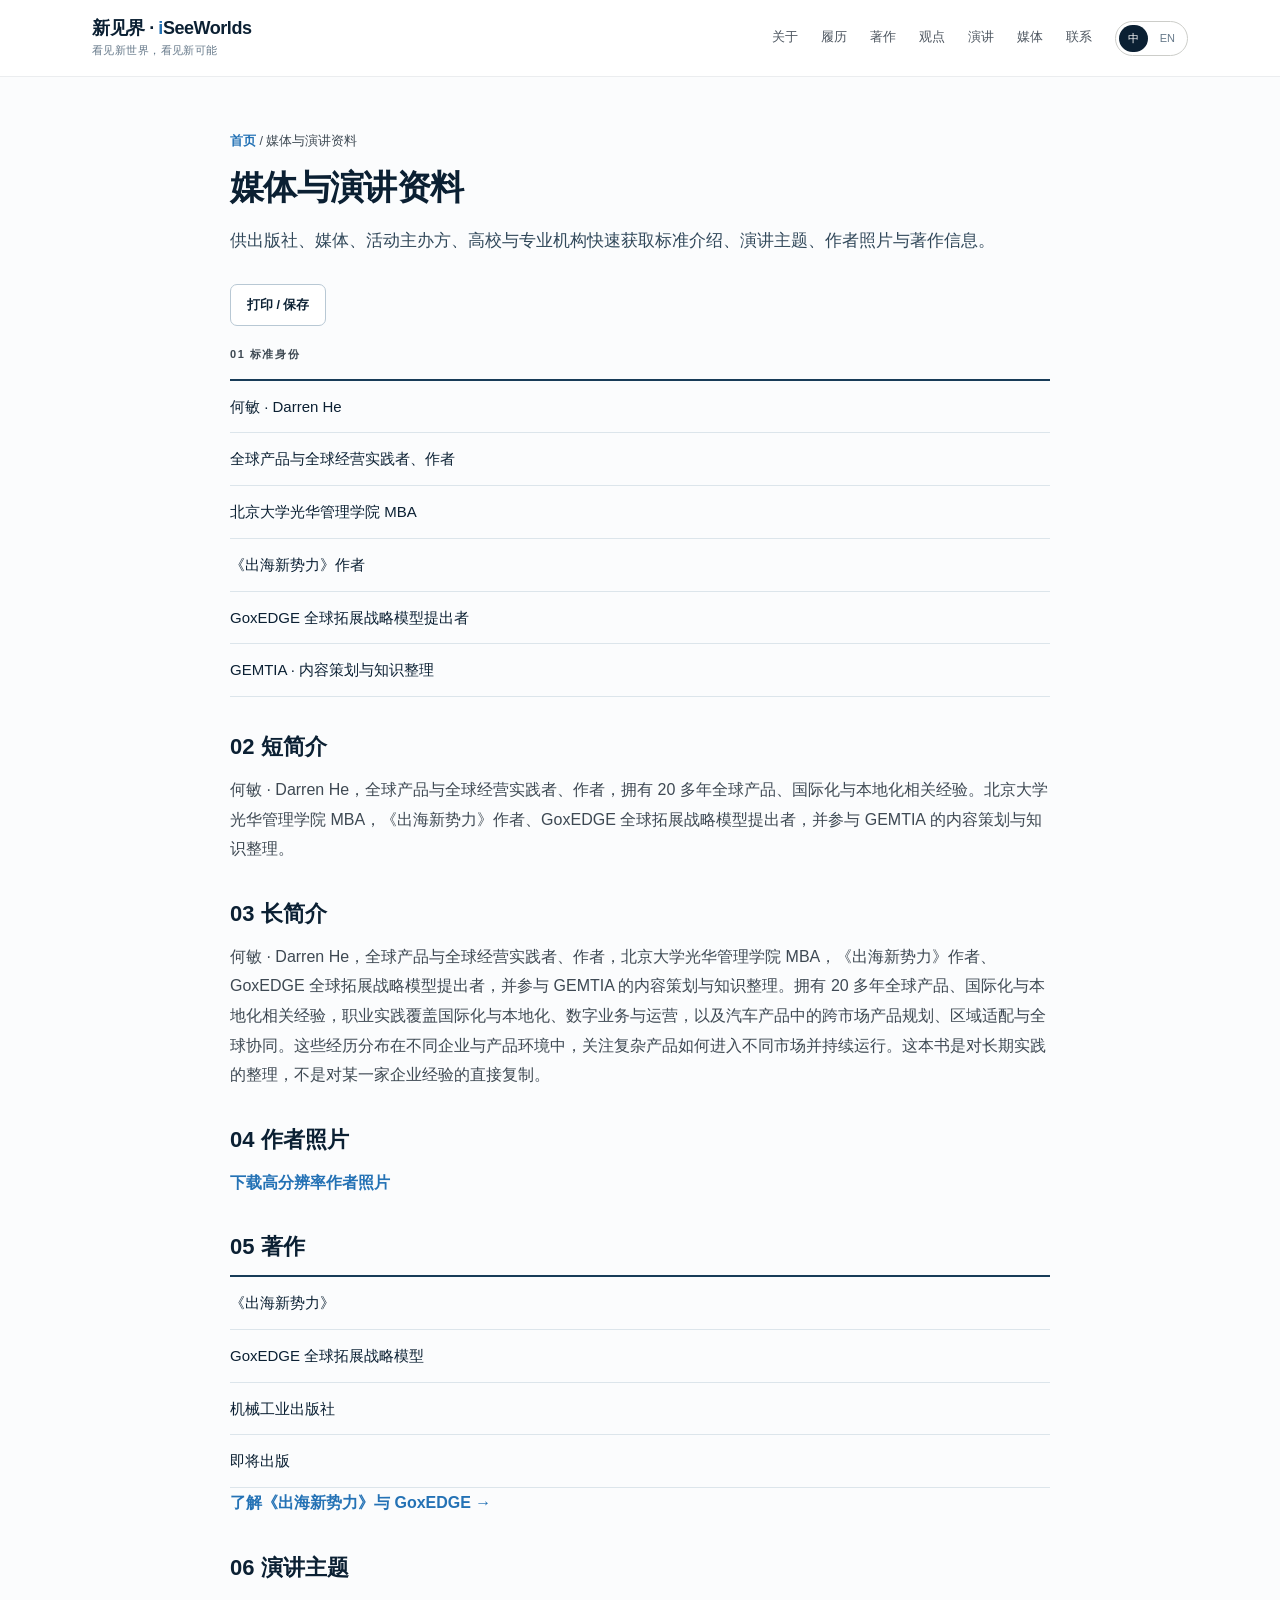
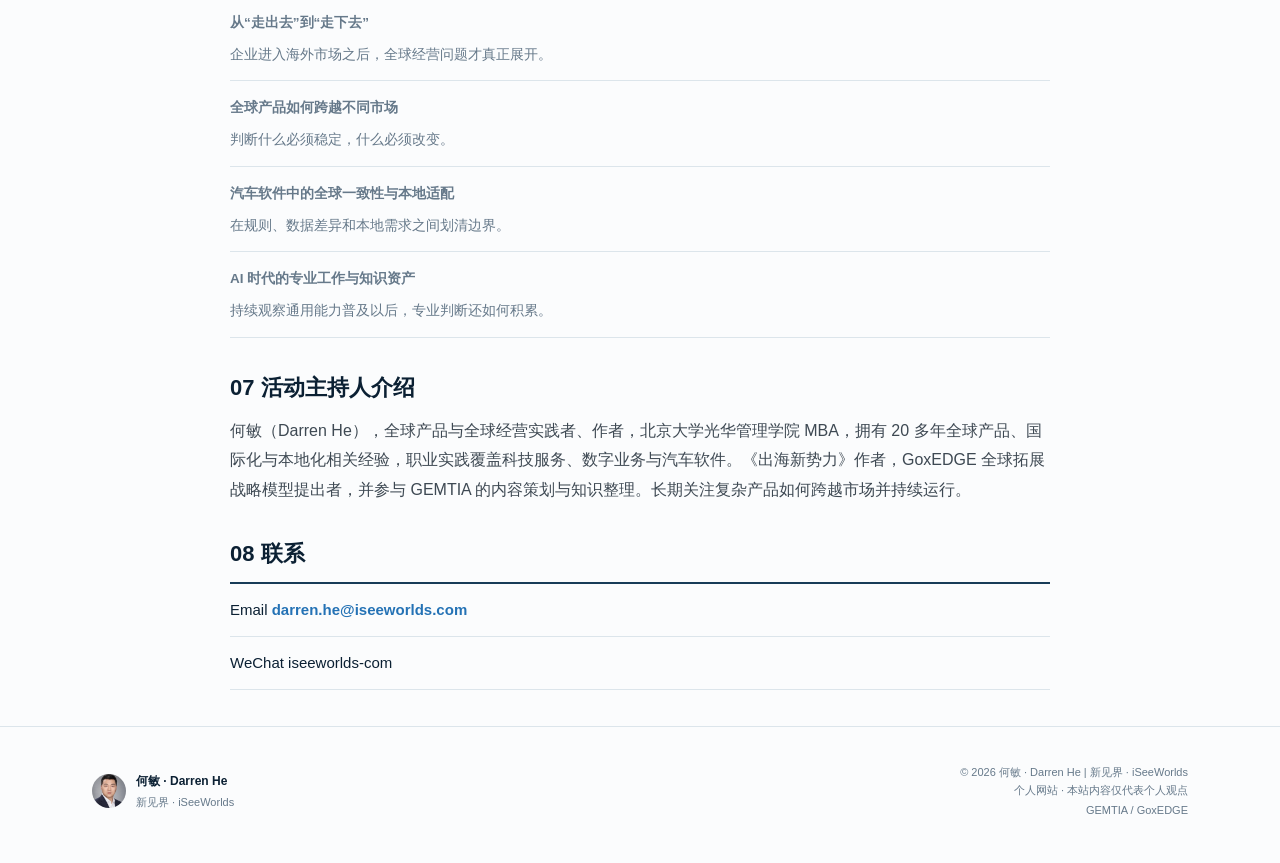
==== commit 8d76ac30: "refactor: align iSeeWorlds identity and GEMTIA provenance Co-authored-by: Cursor <cursoragent@cursor" ====
--- a/media/index.html
+++ b/media/index.html
@@ -73,20 +73,20 @@
       <p class="kit-kicker">01 <span data-zh>标准身份</span><span data-en>Identity</span></p>
       <ul class="kit-facts">
         <li><span data-zh>何敏 · Darren He</span><span data-en>Darren He</span></li>
-        <li><span data-zh>全球产品与全球经营实践者、作者</span><span data-en>Global product and cross-market practitioner, and author</span></li>
+        <li><span data-zh>全球产品与全球经营实践者、作者</span><span data-en>Global product and global enterprise management practitioner, and author</span></li>
         <li><span data-zh>北京大学光华管理学院 MBA</span><span data-en>MBA, Peking University's Guanghua School of Management</span></li>
         <li><span data-zh>《出海新势力》作者</span><span data-en>Author of 《出海新势力》</span></li>
         <li><span data-zh>GoxEDGE 全球拓展战略模型提出者</span><span data-en>Creator of the GoxEDGE Global Expansion Strategy Model</span></li>
-        <li><span data-zh>GEMTIA · 全球经营知识与实践平台发起人</span><span data-en>Founder, GEMTIA</span></li>
+        <li><span data-zh>GEMTIA · 内容策划与知识整理</span><span data-en>Editorial &amp; Knowledge Curation, GEMTIA</span></li>
       </ul>
 
       <h2><span data-zh>02 短简介</span><span data-en>02 Short bio</span></h2>
-      <p data-zh>何敏 · Darren He，全球产品与全球经营实践者、作者，拥有 20 多年全球产品、国际化与本地化相关经验。北京大学光华管理学院 MBA，《出海新势力》作者、GoxEDGE 全球拓展战略模型提出者，GEMTIA 发起人。</p>
-      <p data-en>Darren He is a global product and cross-market practitioner, author, and founder of GEMTIA. He has more than two decades of experience in global products, internationalization and localization, holds an MBA from Peking University's Guanghua School of Management, and is the author of 《出海新势力》 and creator of the GoxEDGE Global Expansion Strategy Model.</p>
+      <p data-zh>何敏 · Darren He，全球产品与全球经营实践者、作者，拥有 20 多年全球产品、国际化与本地化相关经验。北京大学光华管理学院 MBA，《出海新势力》作者、GoxEDGE 全球拓展战略模型提出者，并参与 GEMTIA 的内容策划与知识整理。</p>
+      <p data-en>Darren He is a global product and global enterprise management practitioner and author with more than two decades of experience in global products, internationalization and localization. He holds an MBA from Peking University's Guanghua School of Management, is the author of 《出海新势力》 and creator of the GoxEDGE Global Expansion Strategy Model, and contributes to the editorial and knowledge curation of GEMTIA.</p>
 
       <h2><span data-zh>03 长简介</span><span data-en>03 Extended bio</span></h2>
-      <p data-zh>何敏 · Darren He，全球产品与全球经营实践者、作者，北京大学光华管理学院 MBA，《出海新势力》作者、GoxEDGE 全球拓展战略模型提出者，GEMTIA 发起人。拥有 20 多年全球产品、国际化与本地化相关经验，职业实践覆盖国际化与本地化、数字业务与运营，以及汽车产品中的跨市场产品规划、区域适配与全球协同。这些经历分布在不同企业与产品环境中，关注复杂产品如何进入不同市场并持续运行。这本书是对长期实践的整理，不是对某一家企业经验的直接复制。</p>
-      <p data-en>Darren He is a global product and cross-market practitioner, author, and founder of GEMTIA. He has more than two decades of experience in global products, internationalization and localization, holds an MBA from Peking University's Guanghua School of Management, and is the author of 《出海新势力》 and creator of the GoxEDGE Global Expansion Strategy Model. His work spans globalization and localization, digital business and operations, and automotive products, including cross-market product planning, regional adaptation and global collaboration. Those chapters come from different companies and product settings. The book organizes that long practice. It is not a copy of any single organization's experience.</p>
+      <p data-zh>何敏 · Darren He，全球产品与全球经营实践者、作者，北京大学光华管理学院 MBA，《出海新势力》作者、GoxEDGE 全球拓展战略模型提出者，并参与 GEMTIA 的内容策划与知识整理。拥有 20 多年全球产品、国际化与本地化相关经验，职业实践覆盖国际化与本地化、数字业务与运营，以及汽车产品中的跨市场产品规划、区域适配与全球协同。这些经历分布在不同企业与产品环境中，关注复杂产品如何进入不同市场并持续运行。这本书是对长期实践的整理，不是对某一家企业经验的直接复制。</p>
+      <p data-en>Darren He is a global product and global enterprise management practitioner and author with more than two decades of experience in global products, internationalization and localization. He holds an MBA from Peking University's Guanghua School of Management, is the author of 《出海新势力》 and creator of the GoxEDGE Global Expansion Strategy Model, and contributes to the editorial and knowledge curation of GEMTIA. His work spans globalization and localization, digital business and operations, and automotive products, including cross-market product planning, regional adaptation and global collaboration. Those chapters come from different companies and product settings. The book organizes that long practice. It is not a copy of any single organization's experience.</p>
 
       <h2><span data-zh>04 作者照片</span><span data-en>04 Author portrait</span></h2>
       <p class="no-print"><a href="../assets/darren-portrait.png" download="darren-portrait.png"><span data-zh>下载高分辨率作者照片</span><span data-en>Download the high-resolution author portrait</span></a></p>
@@ -98,7 +98,7 @@
         <li><span data-zh>机械工业出版社</span><span data-en>China Machine Press</span></li>
         <li><span data-zh>即将出版</span><span data-en>Forthcoming</span></li>
       </ul>
-      <p><a href="https://goxedge.com/?utm_source=iseeworlds&amp;utm_medium=referral&amp;utm_campaign=media_kit" target="_blank" rel="noopener noreferrer"><span data-zh>了解《出海新势力》与 GoxEDGE →</span><span data-en>Explore the book and GoxEDGE →</span></a></p>
+      <p><a href="https://goxedge.com/?utm_source=iseeworlds&amp;utm_medium=referral&amp;utm_campaign=ecosystem" target="_blank" rel="noopener noreferrer"><span data-zh>了解《出海新势力》与 GoxEDGE →</span><span data-en>Explore the book and GoxEDGE →</span></a></p>
 
       <h2><span data-zh>06 演讲主题</span><span data-en>06 Speaking topics</span></h2>
       <div class="topic-line"><strong><span data-zh>从“走出去”到“走下去”</span><span data-en>From entering overseas markets to staying and operating</span></strong><span data-zh>企业进入海外市场之后，全球经营问题才真正展开。</span><span data-en>The problems of global operations often open up after market entry.</span></div>
@@ -107,8 +107,8 @@
       <div class="topic-line"><strong><span data-zh>AI 时代的专业工作与知识资产</span><span data-en>Professional work and knowledge assets in the AI era</span></strong><span data-zh>持续观察通用能力普及以后，专业判断还如何积累。</span><span data-en>An ongoing look at what professional judgment still has to accumulate.</span></div>
 
       <h2><span data-zh>07 活动主持人介绍</span><span data-en>07 Host introduction</span></h2>
-      <p class="host-intro" data-zh>何敏（Darren He），全球产品与全球经营实践者、作者，北京大学光华管理学院 MBA，拥有 20 多年全球产品、国际化与本地化相关经验，职业实践覆盖科技服务、数字业务与汽车软件。《出海新势力》作者，GoxEDGE 全球拓展战略模型提出者，GEMTIA 发起人。长期关注复杂产品如何跨越市场并持续运行。</p>
-      <p class="host-intro" data-en>Darren He is a global product and cross-market practitioner and author, and an MBA graduate of Peking University's Guanghua School of Management. He has more than 20 years of experience in global products, internationalization and localization, across technology services, digital business and automotive software. He is the author of 《出海新势力》, the creator of the GoxEDGE Global Expansion Strategy Model, and the founder of GEMTIA. His work keeps returning to how complex products continue to work across markets.</p>
+      <p class="host-intro" data-zh>何敏（Darren He），全球产品与全球经营实践者、作者，北京大学光华管理学院 MBA，拥有 20 多年全球产品、国际化与本地化相关经验，职业实践覆盖科技服务、数字业务与汽车软件。《出海新势力》作者，GoxEDGE 全球拓展战略模型提出者，并参与 GEMTIA 的内容策划与知识整理。长期关注复杂产品如何跨越市场并持续运行。</p>
+      <p class="host-intro" data-en>Darren He is a global product and global enterprise management practitioner and author, and an MBA graduate of Peking University's Guanghua School of Management. He has more than 20 years of experience in global products, internationalization and localization, across technology services, digital business and automotive software. He is the author of 《出海新势力》 and the creator of the GoxEDGE Global Expansion Strategy Model, and contributes to the editorial and knowledge curation of GEMTIA. His work keeps returning to how complex products continue to work across markets.</p>
 
       <h2><span data-zh>08 联系</span><span data-en>08 Contact</span></h2>
       <ul class="kit-facts">
@@ -126,7 +126,7 @@
       <div class="footer-note">
         <div><span data-zh>© <span class="copyright-year">2026</span> 何敏 · Darren He | 新见界 · iSeeWorlds</span><span data-en>© <span class="copyright-year">2026</span> Darren He | iSeeWorlds</span></div>
         <div><span data-zh>个人网站 · 本站内容仅代表个人观点</span><span data-en>Personal website · Views expressed here are my own</span></div>
-        <div class="footer-links"><a href="https://gemtia.com/" target="_blank" rel="noopener noreferrer">GEMTIA</a> / <a href="https://goxedge.com/" target="_blank" rel="noopener noreferrer">GoxEDGE</a></div>
+        <div class="footer-links"><a href="https://gemtia.com/?utm_source=iseeworlds&amp;utm_medium=referral&amp;utm_campaign=ecosystem" target="_blank" rel="noopener noreferrer">GEMTIA</a> / <a href="https://goxedge.com/?utm_source=iseeworlds&amp;utm_medium=referral&amp;utm_campaign=ecosystem" target="_blank" rel="noopener noreferrer">GoxEDGE</a></div>
       </div>
     </div>
   </footer>
